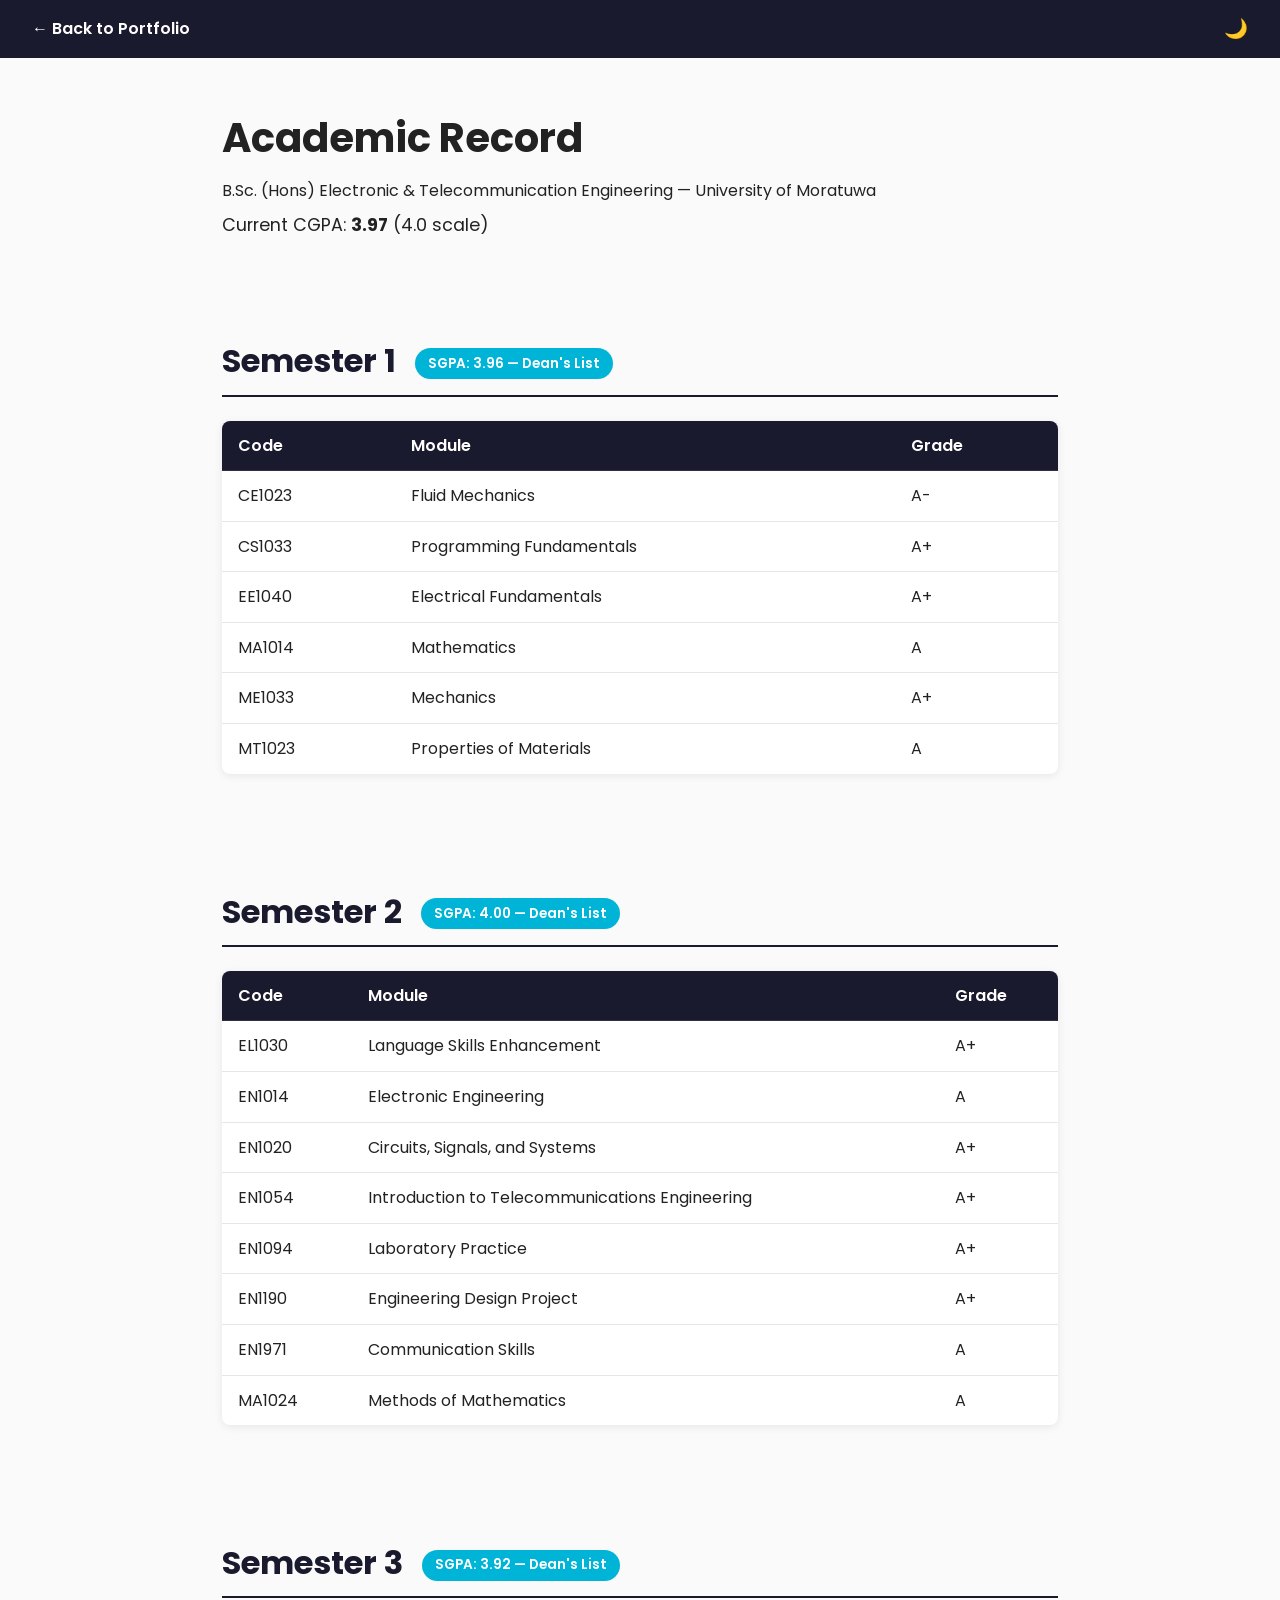
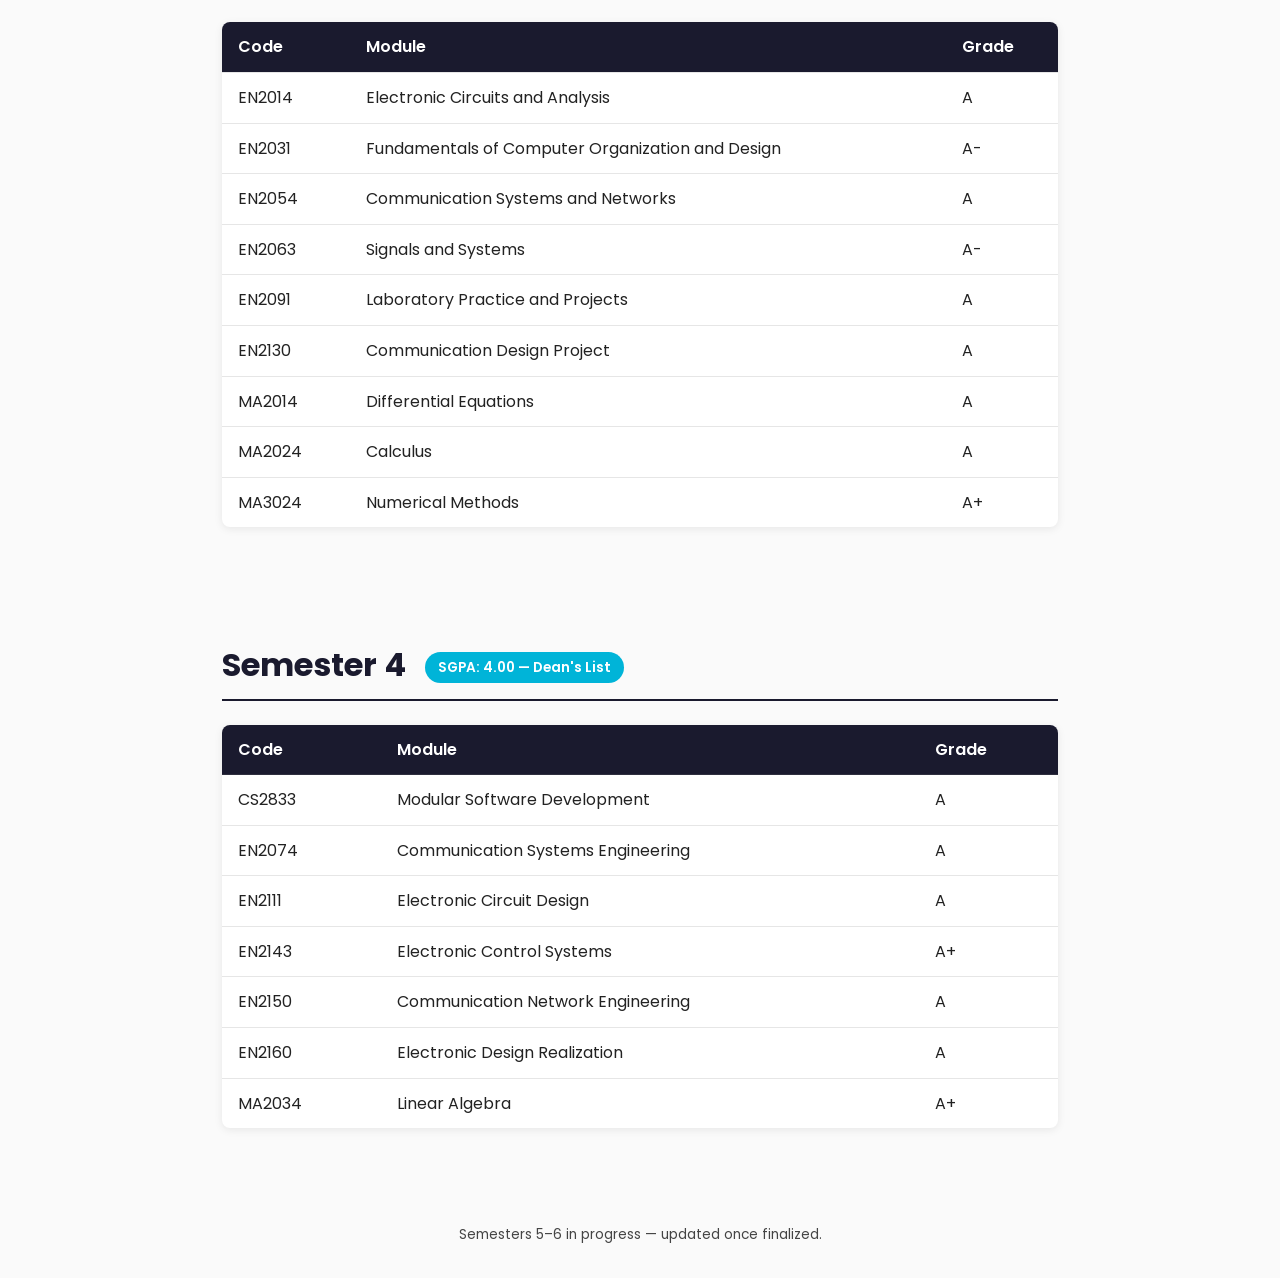
==== academics.html @ b8584b49 "Add academics page and grades styles Create academics.html to show the academic record and per-semes" ====
<!DOCTYPE html>
<html lang="en">
<head>
  <meta charset="UTF-8">
  <meta name="viewport" content="width=device-width, initial-scale=1.0">
  <title>Academics — Deelaka Jerome de Mel</title>
  <link rel="icon" type="image/x-icon" href="favicon.ico">
  <link rel="preconnect" href="https://fonts.googleapis.com">
  <link rel="preconnect" href="https://fonts.gstatic.com" crossorigin>
  <link href="https://fonts.googleapis.com/css2?family=Poppins:wght@400;600;700&display=swap" rel="stylesheet">
  <link rel="stylesheet" href="css/style.css">
</head>
<body>
  <header>
    <nav>
      <a href="index.html">← Back to Portfolio</a>
      <button id="theme-toggle">🌙</button>
    </nav>
  </header>

  <section class="fade-in">
    <h1>Academic Record</h1>
    <p>B.Sc. (Hons) Electronic & Telecommunication Engineering — University of Moratuwa</p>
    <p class="gpa-summary">Current CGPA: <strong>3.97</strong> (4.0 scale)</p>
  </section>

  <section class="fade-in">
    <h2>Semester 1 <span class="sgpa-badge">SGPA: 3.96 — Dean's List</span></h2>
    <table class="grades-table">
      <thead>
        <tr><th>Code</th><th>Module</th><th>Grade</th></tr>
      </thead>
      <tbody>
        <tr><td>CE1023</td><td>Fluid Mechanics</td><td>A-</td></tr>
        <tr><td>CS1033</td><td>Programming Fundamentals</td><td>A+</td></tr>
        <tr><td>EE1040</td><td>Electrical Fundamentals</td><td>A+</td></tr>
        <tr><td>MA1014</td><td>Mathematics</td><td>A</td></tr>
        <tr><td>ME1033</td><td>Mechanics</td><td>A+</td></tr>
        <tr><td>MT1023</td><td>Properties of Materials</td><td>A</td></tr>
      </tbody>
    </table>
  </section>

  <section class="fade-in">
    <h2>Semester 2 <span class="sgpa-badge">SGPA: 4.00 — Dean's List</span></h2>
    <table class="grades-table">
      <thead>
        <tr><th>Code</th><th>Module</th><th>Grade</th></tr>
      </thead>
      <tbody>
        <tr><td>EL1030</td><td>Language Skills Enhancement</td><td>A+</td></tr>
        <tr><td>EN1014</td><td>Electronic Engineering</td><td>A</td></tr>
        <tr><td>EN1020</td><td>Circuits, Signals, and Systems</td><td>A+</td></tr>
        <tr><td>EN1054</td><td>Introduction to Telecommunications Engineering</td><td>A+</td></tr>
        <tr><td>EN1094</td><td>Laboratory Practice</td><td>A+</td></tr>
        <tr><td>EN1190</td><td>Engineering Design Project</td><td>A+</td></tr>
        <tr><td>EN1971</td><td>Communication Skills</td><td>A</td></tr>
        <tr><td>MA1024</td><td>Methods of Mathematics</td><td>A</td></tr>
      </tbody>
    </table>
  </section>

  <section class="fade-in">
    <h2>Semester 3 <span class="sgpa-badge">SGPA: 3.92 — Dean's List</span></h2>
    <table class="grades-table">
      <thead>
        <tr><th>Code</th><th>Module</th><th>Grade</th></tr>
      </thead>
      <tbody>
        <tr><td>EN2014</td><td>Electronic Circuits and Analysis</td><td>A</td></tr>
        <tr><td>EN2031</td><td>Fundamentals of Computer Organization and Design</td><td>A-</td></tr>
        <tr><td>EN2054</td><td>Communication Systems and Networks</td><td>A</td></tr>
        <tr><td>EN2063</td><td>Signals and Systems</td><td>A-</td></tr>
        <tr><td>EN2091</td><td>Laboratory Practice and Projects</td><td>A</td></tr>
        <tr><td>EN2130</td><td>Communication Design Project</td><td>A</td></tr>
        <tr><td>MA2014</td><td>Differential Equations</td><td>A</td></tr>
        <tr><td>MA2024</td><td>Calculus</td><td>A</td></tr>
        <tr><td>MA3024</td><td>Numerical Methods</td><td>A+</td></tr>
      </tbody>
    </table>
  </section>

  <section class="fade-in">
    <h2>Semester 4 <span class="sgpa-badge">SGPA: 4.00 — Dean's List</span></h2>
    <table class="grades-table">
      <thead>
        <tr><th>Code</th><th>Module</th><th>Grade</th></tr>
      </thead>
      <tbody>
        <tr><td>CS2833</td><td>Modular Software Development</td><td>A</td></tr>
        <tr><td>EN2074</td><td>Communication Systems Engineering</td><td>A</td></tr>
        <tr><td>EN2111</td><td>Electronic Circuit Design</td><td>A</td></tr>
        <tr><td>EN2143</td><td>Electronic Control Systems</td><td>A+</td></tr>
        <tr><td>EN2150</td><td>Communication Network Engineering</td><td>A</td></tr>
        <tr><td>EN2160</td><td>Electronic Design Realization</td><td>A</td></tr>
        <tr><td>MA2034</td><td>Linear Algebra</td><td>A+</td></tr>
      </tbody>
    </table>
  </section>

  <p style="text-align: center; color: var(--color-text-muted); font-size: 0.85rem; margin: 2rem 0;">
    Semesters 5–6 in progress — updated once finalized.
  </p>

  <script src="js/script.js"></script>
</body>
</html>
---- css/style.css ----
:root {
  --color-bg: #fafafa;
  --color-text: #222;
  --color-text-muted: #444;
  --color-navy: #1a1a2e;
  --color-heading: #1a1a2e;
  --color-accent: #00b4d8;
  --color-card-bg: #fff;
}

[data-theme="dark"] {
  --color-bg: #121212;
  --color-text: #eee;
  --color-text-muted: #bbb;
  --color-navy: #0f0f1a;
  --color-heading: #f5f5f5;
  --color-accent: #00b4d8;
  --color-card-bg: #1e1e1e;
}

html {
  scroll-behavior: smooth;
}

* {
  margin: 0;
  padding: 0;
  box-sizing: border-box;
}

body {
  font-family: 'Poppins', 'Segoe UI', Arial, sans-serif;
  line-height: 1.6;
  color: var(--color-text);
  background-color: var(--color-bg);
  transition: background-color 0.3s ease, color 0.3s ease;
}

header {
  background-color: var(--color-navy);
  padding: 1rem 2rem;
}

nav {
  display: flex;
  align-items: center;
}

nav a {
  color: #fff;
  text-decoration: none;
  margin-right: 1.5rem;
  font-weight: 600;
}

nav a:hover {
  color: var(--color-accent);
}

#theme-toggle {
  background: none;
  border: none;
  font-size: 1.2rem;
  cursor: pointer;
  margin-left: auto;
}

section {
  padding: 3rem 2rem;
  max-width: 900px;
  margin: 0 auto;
}

h1 {
  font-size: 2.5rem;
  margin-bottom: 0.5rem;
}

h2 {
  font-size: 2rem;
  margin-bottom: 1.5rem;
  border-bottom: 2px solid var(--color-navy);
  padding-bottom: 0.5rem;
  color: var(--color-heading);
}

.profile-photo {
  width: 150px;
  height: 150px;
  border-radius: 50%;
  object-fit: cover;
  margin-bottom: 1rem;
  border: 3px solid var(--color-navy);
}

/* Fade-in on scroll */
.fade-in {
  opacity: 0;
  transform: translateY(20px);
  transition: opacity 0.6s ease, transform 0.6s ease;
}

.fade-in.visible {
  opacity: 1;
  transform: translateY(0);
}

/* Skills */
.skills-grid {
  display: flex;
  flex-wrap: wrap;
  gap: 0.75rem;
}

.skill-badge {
  background-color: var(--color-card-bg);
  color: var(--color-heading);
  padding: 0.5rem 1rem;
  border-radius: 20px;
  font-size: 0.9rem;
  font-weight: 600;
  box-shadow: 0 2px 6px rgba(0, 0, 0, 0.08);
}

/* Filter buttons */
.filter-buttons {
  display: flex;
  gap: 0.75rem;
  margin-bottom: 1.5rem;
}

.filter-btn {
  background-color: var(--color-card-bg);
  border: 1px solid var(--color-heading);
  color: var(--color-heading);
  padding: 0.5rem 1rem;
  border-radius: 20px;
  cursor: pointer;
  font-weight: 600;
}
.filter-btn.active {
  background-color: var(--color-navy);
  color: #fff;
}

/* Project grid */
.project-grid {
  display: grid;
  grid-template-columns: repeat(auto-fit, minmax(250px, 1fr));
  gap: 1.5rem;
}

.project-card {
  background-color: var(--color-card-bg);
  border-radius: 8px;
  padding: 1.5rem;
  box-shadow: 0 2px 8px rgba(0, 0, 0, 0.08);
  transition: transform 0.2s ease;
}

.project-card:hover {
  transform: translateY(-4px);
}

.project-card h3 {
  margin-bottom: 0.5rem;
  color: var(--color-heading);
}

.project-card p {
  margin-bottom: 1rem;
  font-size: 0.95rem;
  color: var(--color-text-muted);
}

.project-card a {
  color: var(--color-accent);
  text-decoration: none;
  font-weight: 600;
}

.project-card a:hover {
  text-decoration: underline;
}

/* Project detail pages */
.detail-image {
  max-width: 100%;
  border-radius: 8px;
  margin: 1rem 0;
  box-shadow: 0 2px 8px rgba(0, 0, 0, 0.08);
}

/* Contact form */
.contact-form {
  display: flex;
  flex-direction: column;
  gap: 1rem;
  max-width: 500px;
}

.contact-form input,
.contact-form textarea {
  padding: 0.75rem;
  border: 1px solid #ccc;
  border-radius: 6px;
  font-family: inherit;
  background-color: var(--color-card-bg);
  color: var(--color-text);
}

.contact-form button {
  background-color: var(--color-accent);
  color: #fff;
  border: none;
  padding: 0.75rem;
  border-radius: 6px;
  font-weight: 600;
  cursor: pointer;
}

@media (max-width: 600px) {
  nav a {
    display: block;
    margin-bottom: 0.5rem;
  }

  section {
    padding: 2rem 1rem;
  }

  h1 {
    font-size: 2rem;
  }
}

.gpa-summary {
  font-size: 1.1rem;
  margin-top: 0.5rem;
}

.sgpa-badge {
  display: inline-block;
  background-color: var(--color-accent);
  color: #fff;
  font-size: 0.85rem;
  font-weight: 600;
  padding: 0.3rem 0.8rem;
  border-radius: 20px;
  margin-left: 0.75rem;
  vertical-align: middle;
}

.grades-table {
  width: 100%;
  border-collapse: collapse;
  margin-bottom: 1rem;
  background-color: var(--color-card-bg);
  border-radius: 8px;
  overflow: hidden;
  box-shadow: 0 2px 8px rgba(0, 0, 0, 0.08);
}

.grades-table th,
.grades-table td {
  text-align: left;
  padding: 0.75rem 1rem;
  border-bottom: 1px solid rgba(128, 128, 128, 0.2);
  color: var(--color-text);
}

.grades-table th {
  background-color: var(--color-navy);
  color: #fff;
  font-weight: 600;
}

.grades-table tr:last-child td {
  border-bottom: none;
}
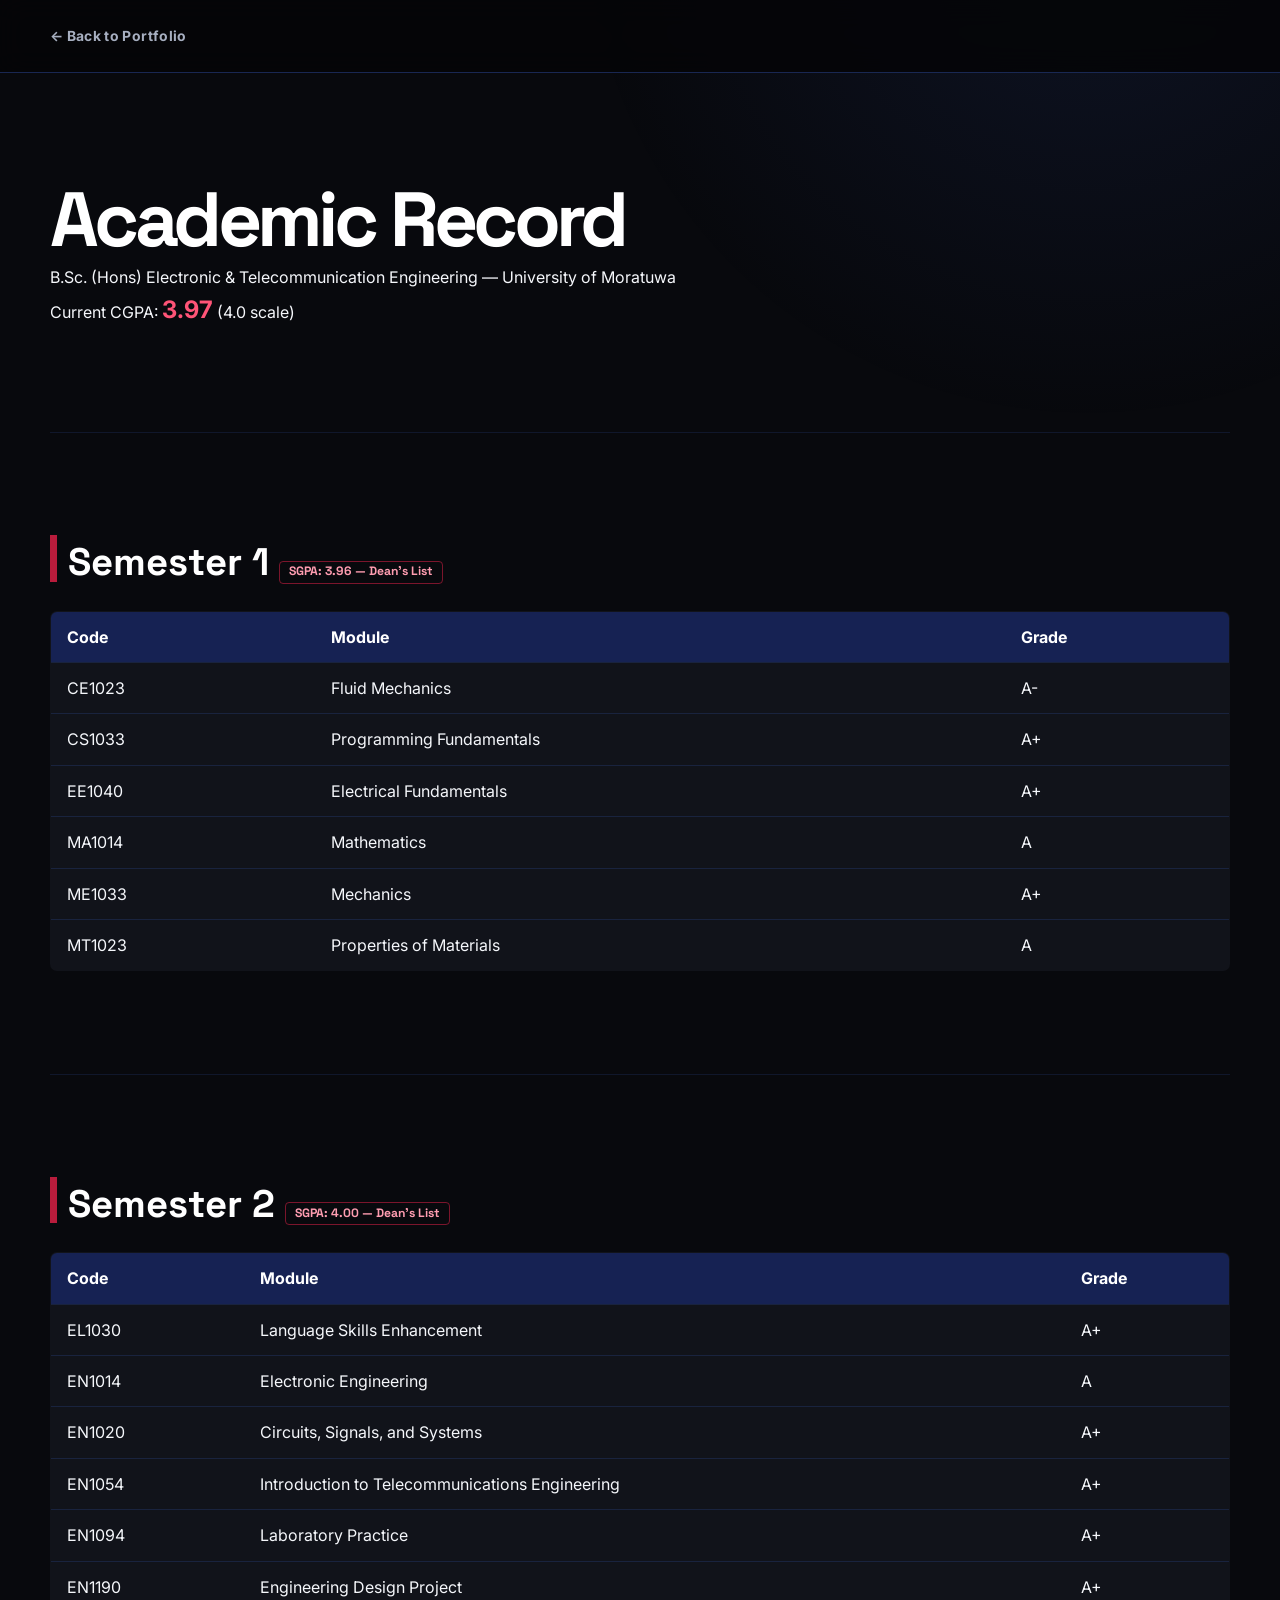
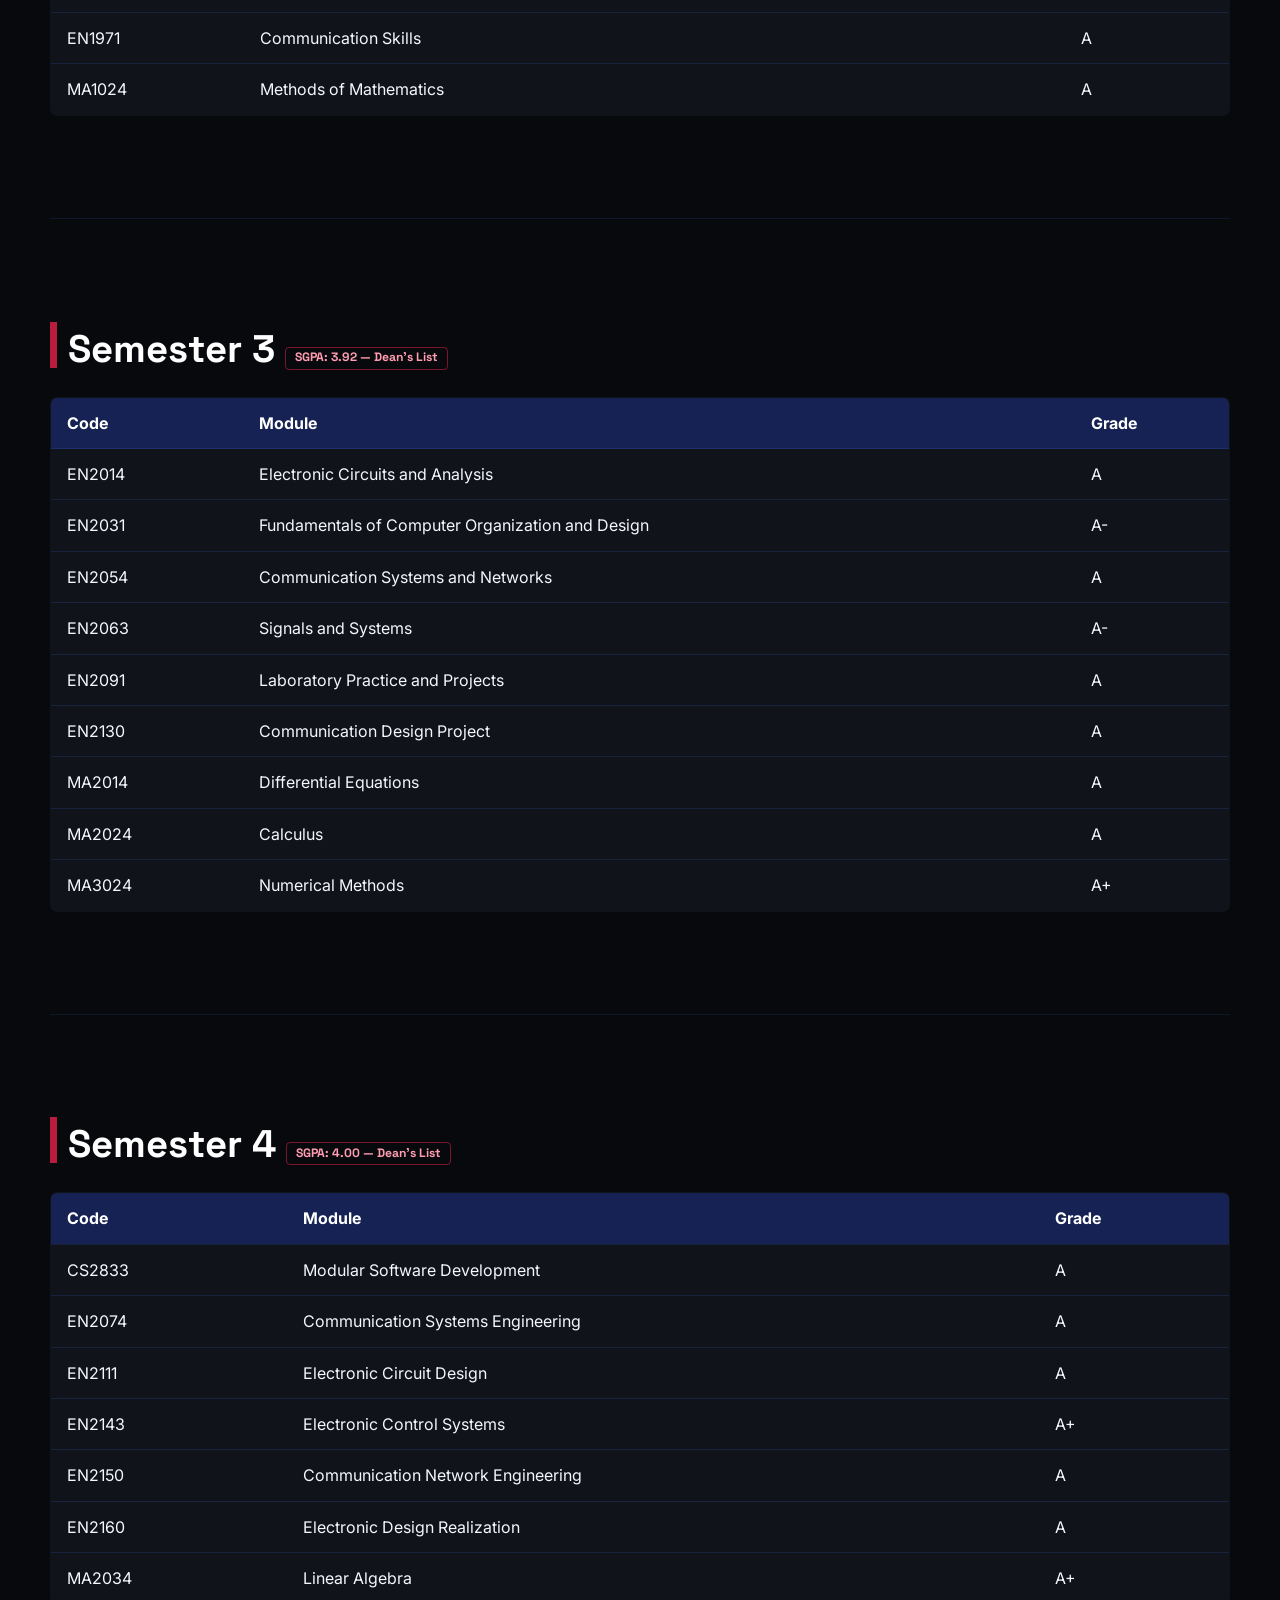
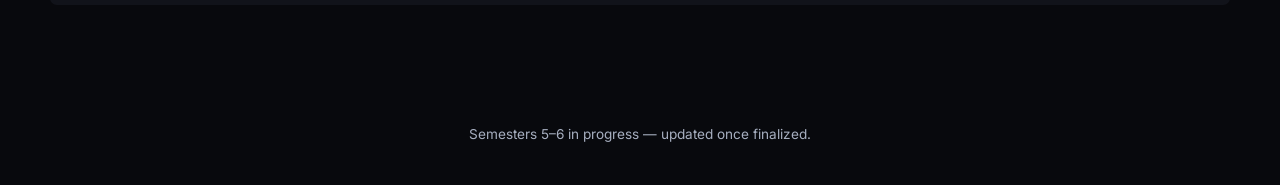
==== commit c09aa393: "Revamp styles, accessibility, and UI behavior Replace verbose light theme CSS with a compact dark-fi" ====
--- a/academics.html
+++ b/academics.html
@@ -7,14 +7,13 @@
   <link rel="icon" type="image/x-icon" href="favicon.ico">
   <link rel="preconnect" href="https://fonts.googleapis.com">
   <link rel="preconnect" href="https://fonts.gstatic.com" crossorigin>
-  <link href="https://fonts.googleapis.com/css2?family=Poppins:wght@400;600;700&display=swap" rel="stylesheet">
+  <link href="https://fonts.googleapis.com/css2?family=Inter:wght@400;600;700&family=Space+Grotesk:wght@500;600;700&display=swap" rel="stylesheet">
   <link rel="stylesheet" href="css/style.css">
 </head>
 <body>
   <header>
     <nav>
       <a href="index.html">← Back to Portfolio</a>
-      <button id="theme-toggle">🌙</button>
     </nav>
   </header>
 
@@ -98,10 +97,10 @@
     </table>
   </section>
 
-  <p style="text-align: center; color: var(--color-text-muted); font-size: 0.85rem; margin: 2rem 0;">
+  <p class="semester-note">
     Semesters 5–6 in progress — updated once finalized.
   </p>
 
   <script src="js/script.js"></script>
 </body>
-</html>+</html>
--- a/css/style.css
+++ b/css/style.css
@@ -1,280 +1,8 @@
-:root {
-  --color-bg: #fafafa;
-  --color-text: #222;
-  --color-text-muted: #444;
-  --color-navy: #1a1a2e;
-  --color-heading: #1a1a2e;
-  --color-accent: #00b4d8;
-  --color-card-bg: #fff;
-}
-
-[data-theme="dark"] {
-  --color-bg: #121212;
-  --color-text: #eee;
-  --color-text-muted: #bbb;
-  --color-navy: #0f0f1a;
-  --color-heading: #f5f5f5;
-  --color-accent: #00b4d8;
-  --color-card-bg: #1e1e1e;
-}
-
-html {
-  scroll-behavior: smooth;
-}
-
-* {
-  margin: 0;
-  padding: 0;
-  box-sizing: border-box;
-}
-
-body {
-  font-family: 'Poppins', 'Segoe UI', Arial, sans-serif;
-  line-height: 1.6;
-  color: var(--color-text);
-  background-color: var(--color-bg);
-  transition: background-color 0.3s ease, color 0.3s ease;
-}
-
-header {
-  background-color: var(--color-navy);
-  padding: 1rem 2rem;
-}
-
-nav {
-  display: flex;
-  align-items: center;
-}
-
-nav a {
-  color: #fff;
-  text-decoration: none;
-  margin-right: 1.5rem;
-  font-weight: 600;
-}
-
-nav a:hover {
-  color: var(--color-accent);
-}
-
-#theme-toggle {
-  background: none;
-  border: none;
-  font-size: 1.2rem;
-  cursor: pointer;
-  margin-left: auto;
-}
-
-section {
-  padding: 3rem 2rem;
-  max-width: 900px;
-  margin: 0 auto;
-}
-
-h1 {
-  font-size: 2.5rem;
-  margin-bottom: 0.5rem;
-}
-
-h2 {
-  font-size: 2rem;
-  margin-bottom: 1.5rem;
-  border-bottom: 2px solid var(--color-navy);
-  padding-bottom: 0.5rem;
-  color: var(--color-heading);
-}
-
-.profile-photo {
-  width: 150px;
-  height: 150px;
-  border-radius: 50%;
-  object-fit: cover;
-  margin-bottom: 1rem;
-  border: 3px solid var(--color-navy);
-}
-
-/* Fade-in on scroll */
-.fade-in {
-  opacity: 0;
-  transform: translateY(20px);
-  transition: opacity 0.6s ease, transform 0.6s ease;
-}
-
-.fade-in.visible {
-  opacity: 1;
-  transform: translateY(0);
-}
-
-/* Skills */
-.skills-grid {
-  display: flex;
-  flex-wrap: wrap;
-  gap: 0.75rem;
-}
-
-.skill-badge {
-  background-color: var(--color-card-bg);
-  color: var(--color-heading);
-  padding: 0.5rem 1rem;
-  border-radius: 20px;
-  font-size: 0.9rem;
-  font-weight: 600;
-  box-shadow: 0 2px 6px rgba(0, 0, 0, 0.08);
-}
-
-/* Filter buttons */
-.filter-buttons {
-  display: flex;
-  gap: 0.75rem;
-  margin-bottom: 1.5rem;
-}
-
-.filter-btn {
-  background-color: var(--color-card-bg);
-  border: 1px solid var(--color-heading);
-  color: var(--color-heading);
-  padding: 0.5rem 1rem;
-  border-radius: 20px;
-  cursor: pointer;
-  font-weight: 600;
-}
-.filter-btn.active {
-  background-color: var(--color-navy);
-  color: #fff;
-}
-
-/* Project grid */
-.project-grid {
-  display: grid;
-  grid-template-columns: repeat(auto-fit, minmax(250px, 1fr));
-  gap: 1.5rem;
-}
-
-.project-card {
-  background-color: var(--color-card-bg);
-  border-radius: 8px;
-  padding: 1.5rem;
-  box-shadow: 0 2px 8px rgba(0, 0, 0, 0.08);
-  transition: transform 0.2s ease;
-}
-
-.project-card:hover {
-  transform: translateY(-4px);
-}
-
-.project-card h3 {
-  margin-bottom: 0.5rem;
-  color: var(--color-heading);
-}
-
-.project-card p {
-  margin-bottom: 1rem;
-  font-size: 0.95rem;
-  color: var(--color-text-muted);
-}
-
-.project-card a {
-  color: var(--color-accent);
-  text-decoration: none;
-  font-weight: 600;
-}
-
-.project-card a:hover {
-  text-decoration: underline;
-}
-
-/* Project detail pages */
-.detail-image {
-  max-width: 100%;
-  border-radius: 8px;
-  margin: 1rem 0;
-  box-shadow: 0 2px 8px rgba(0, 0, 0, 0.08);
-}
-
-/* Contact form */
-.contact-form {
-  display: flex;
-  flex-direction: column;
-  gap: 1rem;
-  max-width: 500px;
-}
-
-.contact-form input,
-.contact-form textarea {
-  padding: 0.75rem;
-  border: 1px solid #ccc;
-  border-radius: 6px;
-  font-family: inherit;
-  background-color: var(--color-card-bg);
-  color: var(--color-text);
-}
-
-.contact-form button {
-  background-color: var(--color-accent);
-  color: #fff;
-  border: none;
-  padding: 0.75rem;
-  border-radius: 6px;
-  font-weight: 600;
-  cursor: pointer;
-}
-
-@media (max-width: 600px) {
-  nav a {
-    display: block;
-    margin-bottom: 0.5rem;
-  }
-
-  section {
-    padding: 2rem 1rem;
-  }
-
-  h1 {
-    font-size: 2rem;
-  }
-}
-
-.gpa-summary {
-  font-size: 1.1rem;
-  margin-top: 0.5rem;
-}
-
-.sgpa-badge {
-  display: inline-block;
-  background-color: var(--color-accent);
-  color: #fff;
-  font-size: 0.85rem;
-  font-weight: 600;
-  padding: 0.3rem 0.8rem;
-  border-radius: 20px;
-  margin-left: 0.75rem;
-  vertical-align: middle;
-}
-
-.grades-table {
-  width: 100%;
-  border-collapse: collapse;
-  margin-bottom: 1rem;
-  background-color: var(--color-card-bg);
-  border-radius: 8px;
-  overflow: hidden;
-  box-shadow: 0 2px 8px rgba(0, 0, 0, 0.08);
-}
-
-.grades-table th,
-.grades-table td {
-  text-align: left;
-  padding: 0.75rem 1rem;
-  border-bottom: 1px solid rgba(128, 128, 128, 0.2);
-  color: var(--color-text);
-}
-
-.grades-table th {
-  background-color: var(--color-navy);
-  color: #fff;
-  font-weight: 600;
-}
-
-.grades-table tr:last-child td {
-  border-bottom: none;
-}+:root{--color-bg:#08090d;--color-surface:#11131a;--color-text:#f5f7fb;--color-text-muted:#a7afc0;--color-heading:#fff;--color-red:#b91c3c;--color-red-bright:#e11d48;--color-blue:#4169e1;--color-border:rgba(65,105,225,.34);--shadow:0 18px 42px rgba(0,0,0,.32)}
+*{box-sizing:border-box;margin:0;padding:0}html{scroll-behavior:smooth}body{background:var(--color-bg);color:var(--color-text);font:400 16px/1.65 Inter,"Segoe UI",Arial,sans-serif}body::before{content:"";position:fixed;inset:0;pointer-events:none;background:radial-gradient(circle at 85% -10%,rgba(65,105,225,.11),transparent 32rem)}header{position:sticky;top:0;z-index:20;background:rgba(5,5,7,.88);backdrop-filter:blur(14px);border-bottom:1px solid var(--color-border)}nav{width:min(1180px,calc(100% - 2rem));min-height:4.5rem;margin:auto;display:flex;align-items:center;gap:clamp(.75rem,2vw,1.7rem);flex-wrap:wrap}nav a{position:relative;color:var(--color-text-muted);font-size:.87rem;font-weight:700;letter-spacing:.025em;text-decoration:none}nav a::after{content:"";position:absolute;left:0;bottom:-.48rem;width:100%;height:2px;background:var(--color-blue);transform:scaleX(0);transform-origin:left;transition:transform .2s ease}nav a:hover,nav a:focus-visible{color:var(--color-text)}nav a:hover::after,nav a:focus-visible::after{transform:scaleX(1)}nav a:first-child::after{background:var(--color-red)}section{width:min(1180px,calc(100% - 2rem));margin:0 auto;padding:clamp(3.5rem,8vw,6.5rem) 0}section+section{border-top:1px solid rgba(65,105,225,.14)}h1,h2,h3{color:var(--color-heading);font-family:"Space Grotesk",Inter,"Segoe UI",sans-serif;line-height:1.15}h1{font-size:clamp(2.6rem,6vw,5rem);letter-spacing:-.06em}h2{font-size:clamp(1.7rem,3vw,2.45rem);margin-bottom:1.65rem}h2::before{content:"";display:inline-block;width:.42rem;height:1.2em;margin-right:.7rem;vertical-align:-.17em;background:var(--color-red)}h3{font-size:1.25rem}a{color:#90a9ff}p{max-width:72ch}:focus-visible{outline:2px solid var(--color-blue);outline-offset:4px}
+#about{min-height:min(760px,calc(100vh - 4.5rem));display:grid;grid-template-columns:1fr minmax(210px,330px);grid-template-areas:"copy image" "actions image";align-content:center;column-gap:clamp(2rem,7vw,7rem)}#about h1,#about .tagline,#about .bio{grid-column:1}#about h1{border-left:4px solid var(--color-red);padding-left:1rem}.profile-photo{grid-area:image;width:100%;aspect-ratio:1;object-fit:cover;border:1px solid var(--color-blue);box-shadow:0 0 0 7px rgba(185,28,60,.14),var(--shadow)}.tagline{margin:1.25rem 0 .9rem;color:#bdc9ed;font-weight:700;letter-spacing:.04em;text-transform:uppercase;font-size:.82rem}.bio{color:var(--color-text-muted)}.hero-actions{grid-area:actions;margin-top:1.75rem}.hero-cta,.project-link,.contact-button{display:inline-flex;align-items:center;justify-content:center;gap:.5rem;min-height:2.75rem;padding:.68rem 1rem;border:1px solid var(--color-blue);border-radius:7px;color:var(--color-text);font-size:.9rem;font-weight:700;text-decoration:none;transition:transform .2s ease,background .2s ease,border-color .2s ease}.hero-cta{background:var(--color-red);border-color:var(--color-red)}.hero-cta svg{width:1.15rem;height:1.15rem}.hero-cta:hover,.project-link-primary:hover{background:var(--color-red-bright);transform:translateY(-2px)}
+.education-timeline{display:grid;gap:1rem}.education-card{position:relative;padding:1.35rem 1.35rem 1.35rem 1.65rem;background:var(--color-surface);border:1px solid var(--color-border);border-radius:7px}.education-card::before{content:"";position:absolute;left:0;top:1.25rem;width:4px;height:2.1rem;background:var(--color-red)}.education-meta,.project-overline{color:#8eabff;font-size:.75rem;font-weight:700;letter-spacing:.1em;text-transform:uppercase}.education-card h3{margin:.28rem 0 .65rem}.education-school{font-weight:700}.education-detail{color:var(--color-text-muted)}.education-status,.project-status,.sgpa-badge{display:inline-block;margin-top:.8rem;padding:.22rem .55rem;border:1px solid rgba(185,28,60,.65);border-radius:4px;color:#ff9db1;font-size:.76rem;font-weight:700}.skills-grid{display:flex;flex-wrap:wrap;gap:.7rem}.skill-badge,.tech-badge{display:inline-flex;padding:.43rem .72rem;border:1px solid var(--color-border);border-radius:5px;color:#d9e1ff;background:var(--color-surface);font-size:.82rem;font-weight:600}.skill-badge:hover,.tech-badge:hover{border-color:var(--color-red);color:#fff}
+.filter-buttons{display:inline-flex;margin:-.5rem 0 2rem;border:1px solid var(--color-border);border-radius:7px;overflow:hidden}.filter-btn{border:0;border-right:1px solid var(--color-border);padding:.6rem .9rem;background:var(--color-surface);color:var(--color-text-muted);cursor:pointer;font:inherit;font-size:.86rem;font-weight:700}.filter-btn:last-child{border-right:0}.filter-btn.active,.filter-btn:hover{background:var(--color-red);color:#fff}.project-showcase-list{display:grid;gap:1.25rem}.project-showcase{display:grid;grid-template-columns:minmax(0,1.05fr) minmax(0,.95fr);grid-template-areas:"media content";gap:clamp(1rem,3vw,2.5rem);padding:clamp(1rem,3vw,1.7rem);background:var(--color-surface);border:1px solid var(--color-border);border-radius:8px;box-shadow:0 12px 30px rgba(0,0,0,.18);transition:transform .2s ease,border-color .2s ease}.project-showcase.reverse{grid-template-areas:"content media"}.project-showcase[hidden]{display:none}.project-showcase:hover{border-color:rgba(65,105,225,.75);transform:translateY(-2px)}.project-media{grid-area:media}.project-content{grid-area:content;display:flex;flex-direction:column;align-items:flex-start;gap:.9rem}.project-content h3{font-size:clamp(1.3rem,2.5vw,1.75rem)}.project-content p:not(.project-overline){color:var(--color-text-muted)}.project-hero,.gallery-thumb{padding:0;display:block;border:1px solid var(--color-blue);background:#050505;cursor:zoom-in}.project-hero{width:100%}.project-hero img{width:100%;aspect-ratio:16/10;object-fit:cover;display:block}.project-gallery{display:grid;grid-template-columns:repeat(4,1fr);gap:.5rem;margin-top:.5rem}.gallery-thumb img{display:block;width:100%;aspect-ratio:1.5;object-fit:cover}.project-tech-list,.project-actions{display:flex;flex-wrap:wrap;gap:.55rem}.project-status{margin:0}.project-link-primary{background:var(--color-red);border-color:var(--color-red)}.project-link:not(.project-link-primary):hover{background:rgba(65,105,225,.18);transform:translateY(-2px)}
+.contact-links{display:flex;flex-wrap:wrap;gap:.7rem}.contact-button.email{background:var(--color-red);border-color:var(--color-red)}.contact-button.github,.contact-button.linkedin{background:transparent}.contact-button:hover{transform:translateY(-2px);background:rgba(65,105,225,.18)}.lightbox{position:fixed;inset:0;z-index:50;display:none;align-items:center;justify-content:center;padding:1rem;background:rgba(0,0,0,.9)}.lightbox.open{display:flex}.lightbox-panel{position:relative;width:min(1000px,100%);max-height:92vh;overflow:hidden;border:1px solid var(--color-border);border-radius:8px;background:var(--color-surface)}.lightbox-panel img{display:block;width:100%;max-height:78vh;object-fit:contain;background:#050505}.lightbox-caption{padding:.85rem 1rem;color:var(--color-text-muted)}.lightbox-close{position:fixed;top:1rem;right:1rem;width:2.7rem;height:2.7rem;border:1px solid var(--color-blue);border-radius:6px;background:var(--color-surface);color:white;font-size:1.4rem;cursor:pointer}.lightbox-close:hover{background:var(--color-red);border-color:var(--color-red)}
+.project-detail-page{max-width:1000px}.project-detail-page h2{margin-top:2.75rem}.project-detail-lead{color:var(--color-text-muted);font-size:1.1rem}.project-detail-grid{display:grid;grid-template-columns:1.1fr .9fr;gap:1.25rem;margin-top:1.5rem}.detail-image{width:100%;margin:.5rem 0;border:1px solid var(--color-border);border-radius:7px;background:#050505}.project-detail-page ul{padding-left:1.2rem;color:var(--color-text-muted)}.grades-table{width:100%;border-collapse:collapse;overflow:hidden;border:1px solid var(--color-border);border-radius:7px;background:var(--color-surface)}.grades-table th,.grades-table td{padding:.75rem 1rem;text-align:left;border-bottom:1px solid rgba(65,105,225,.18)}.grades-table th{background:#162253;color:#fff}.gpa-summary strong{color:#ff5477;font-size:1.5em}.semester-note{margin:1rem auto 2.5rem;text-align:center;color:var(--color-text-muted);font-size:.85rem}.fade-in{opacity:0;transform:translateY(14px);transition:opacity .55s ease,transform .55s ease}.fade-in.visible{opacity:1;transform:none}
+@media(max-width:720px){nav{min-height:4rem;padding:.75rem 0;gap:.55rem 1rem}#about{grid-template-columns:1fr;grid-template-areas:"image" "copy" "actions";gap:1.5rem;min-height:auto}.profile-photo{max-width:260px}.project-showcase,.project-showcase.reverse,.project-detail-grid{grid-template-columns:1fr;grid-template-areas:"media" "content"}.project-gallery{grid-template-columns:repeat(2,1fr)}.grades-table{display:block;overflow-x:auto;white-space:nowrap}}@media(prefers-reduced-motion:reduce){html{scroll-behavior:auto}*,*::before,*::after{animation-duration:.01ms!important;transition-duration:.01ms!important}.fade-in{opacity:1;transform:none}}
